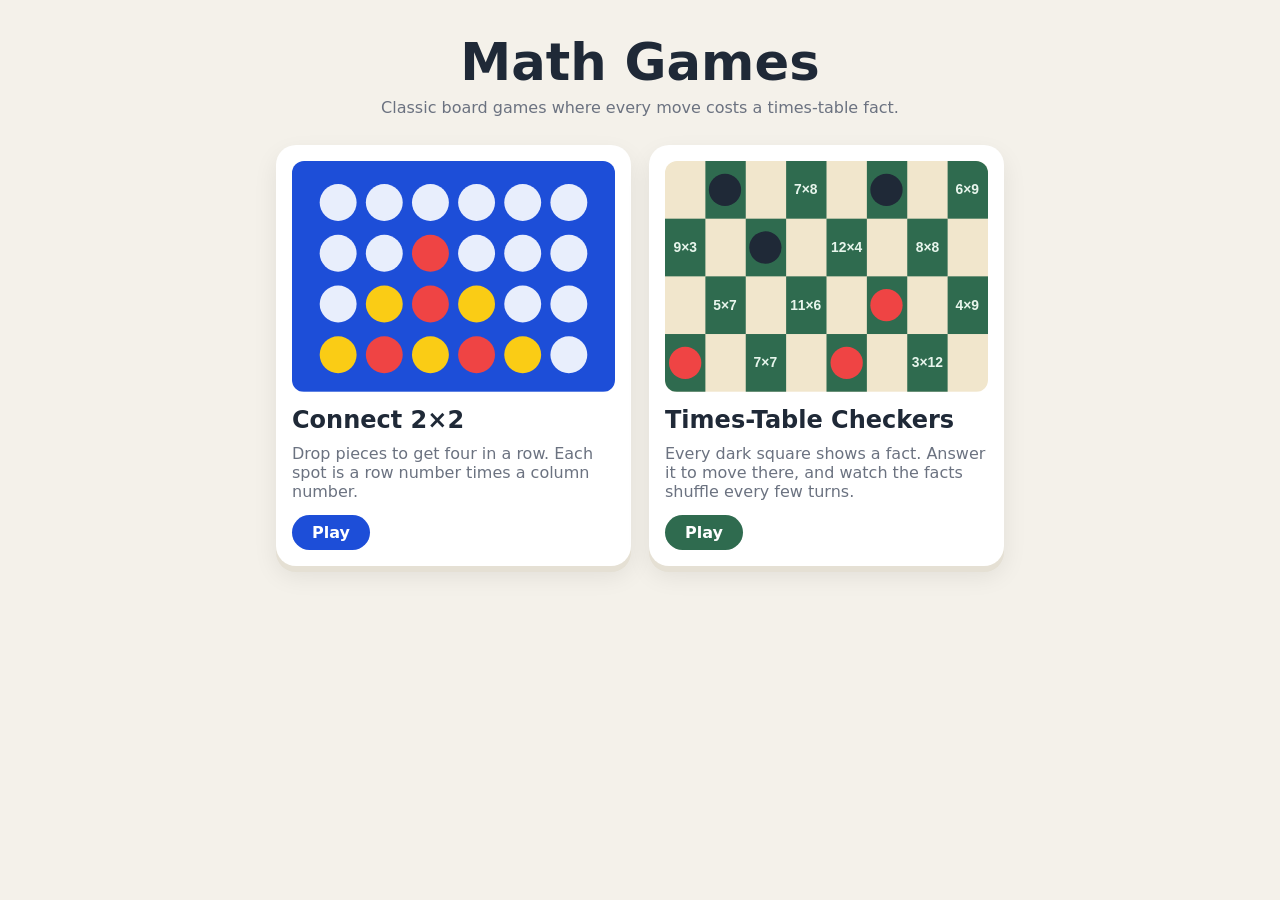
==== site/index.html @ 9b87c65d "Add Times-Table Checkers and give each game its own link Checkers is a second Blazor app at /checker" ====
<!DOCTYPE html>
<html lang="en">

<head>
    <meta charset="utf-8" />
    <meta name="viewport" content="width=device-width, initial-scale=1.0" />
    <title>Math Games</title>
    <link rel="icon" href="data:image/svg+xml,%3Csvg xmlns='http://www.w3.org/2000/svg' viewBox='0 0 32 32'%3E%3Crect width='32' height='32' rx='6' fill='%231d4ed8'/%3E%3Ctext x='16' y='23' font-size='20' font-family='sans-serif' font-weight='bold' text-anchor='middle' fill='white'%3E×%3C/text%3E%3C/svg%3E" />
    <style>
        /* Landing page for the math games. Plain HTML and CSS, nothing to load. */
        :root {
            --bg: #f4f1ea;
            --ink: #1f2937;
            --muted: #6b7280;
            --card: #ffffff;
            color-scheme: light;
        }

        * {
            box-sizing: border-box;
        }

        body {
            margin: 0;
            background: var(--bg);
            color: var(--ink);
            font-family: "Trebuchet MS", "Segoe UI", system-ui, sans-serif;
        }

        main {
            max-width: 760px;
            margin: 0 auto;
            padding: 32px 16px 48px;
        }

        h1 {
            margin: 0;
            text-align: center;
            font-size: clamp(2.2rem, 8vw, 3.2rem);
        }

        .tagline {
            margin: 6px 0 28px;
            text-align: center;
            color: var(--muted);
        }

        .games {
            display: grid;
            grid-template-columns: repeat(auto-fit, minmax(240px, 1fr));
            gap: 18px;
        }

        .game {
            display: flex;
            flex-direction: column;
            gap: 10px;
            padding: 16px;
            border-radius: 20px;
            background: var(--card);
            color: inherit;
            text-decoration: none;
            box-shadow: 0 6px 0 #e5e0d4, 0 10px 24px rgba(0, 0, 0, 0.08);
            transition: transform 0.15s, box-shadow 0.15s;
        }

        .game:hover,
        .game:focus-visible {
            transform: translateY(-3px);
            box-shadow: 0 9px 0 #e5e0d4, 0 14px 28px rgba(0, 0, 0, 0.12);
        }

        .game svg {
            width: 100%;
            height: auto;
            border-radius: 12px;
        }

        .game h2 {
            margin: 4px 0 0;
            font-size: 1.5rem;
        }

        .game p {
            margin: 0;
            color: var(--muted);
        }

        .play {
            align-self: flex-start;
            margin-top: 4px;
            padding: 8px 20px;
            border-radius: 999px;
            background: #1d4ed8;
            color: #fff;
            font-weight: bold;
        }

        .checkers .play {
            background: #2f6b4f;
        }
    </style>
</head>

<body>
    <main>
        <h1>Math Games</h1>
        <p class="tagline">Classic board games where every move costs a times-table fact.</p>

        <div class="games">
            <a class="game connect" href="connect2x2/">
                <svg viewBox="0 0 140 100" aria-hidden="true">
                    <rect width="140" height="100" fill="#1d4ed8" />
                    <g fill="#e8eefc">
                        <circle cx="20" cy="18" r="8" /><circle cx="40" cy="18" r="8" /><circle cx="60" cy="18" r="8" /><circle cx="80" cy="18" r="8" /><circle cx="100" cy="18" r="8" /><circle cx="120" cy="18" r="8" />
                        <circle cx="20" cy="40" r="8" /><circle cx="40" cy="40" r="8" /><circle cx="80" cy="40" r="8" /><circle cx="100" cy="40" r="8" /><circle cx="120" cy="40" r="8" />
                        <circle cx="20" cy="62" r="8" /><circle cx="100" cy="62" r="8" /><circle cx="120" cy="62" r="8" />
                        <circle cx="120" cy="84" r="8" />
                    </g>
                    <g fill="#ef4444"><circle cx="40" cy="84" r="8" /><circle cx="60" cy="62" r="8" /><circle cx="80" cy="84" r="8" /><circle cx="60" cy="40" r="8" /></g>
                    <g fill="#facc15"><circle cx="20" cy="84" r="8" /><circle cx="60" cy="84" r="8" /><circle cx="40" cy="62" r="8" /><circle cx="80" cy="62" r="8" /><circle cx="100" cy="84" r="8" /></g>
                </svg>
                <h2>Connect 2×2</h2>
                <p>Drop pieces to get four in a row. Each spot is a row number times a column number.</p>
                <span class="play">Play</span>
            </a>

            <a class="game checkers" href="checkers/">
                <svg viewBox="0 0 140 100" aria-hidden="true">
                    <rect width="140" height="100" fill="#f1e6cc" />
                    <g fill="#2f6b4f">
                        <rect x="17.5" y="0" width="17.5" height="25" /><rect x="52.5" y="0" width="17.5" height="25" /><rect x="87.5" y="0" width="17.5" height="25" /><rect x="122.5" y="0" width="17.5" height="25" />
                        <rect x="0" y="25" width="17.5" height="25" /><rect x="35" y="25" width="17.5" height="25" /><rect x="70" y="25" width="17.5" height="25" /><rect x="105" y="25" width="17.5" height="25" />
                        <rect x="17.5" y="50" width="17.5" height="25" /><rect x="52.5" y="50" width="17.5" height="25" /><rect x="87.5" y="50" width="17.5" height="25" /><rect x="122.5" y="50" width="17.5" height="25" />
                        <rect x="0" y="75" width="17.5" height="25" /><rect x="35" y="75" width="17.5" height="25" /><rect x="70" y="75" width="17.5" height="25" /><rect x="105" y="75" width="17.5" height="25" />
                    </g>
                    <g fill="#1f2937"><circle cx="26" cy="12.5" r="7" /><circle cx="96" cy="12.5" r="7" /><circle cx="43.5" cy="37.5" r="7" /></g>
                    <g fill="#ef4444"><circle cx="8.75" cy="87.5" r="7" /><circle cx="78.75" cy="87.5" r="7" /><circle cx="96" cy="62.5" r="7" /></g>
                    <g fill="#e7f5ec" font-family="sans-serif" font-weight="bold" font-size="6" text-anchor="middle">
                        <text x="61" y="14.5">7×8</text><text x="131" y="14.5">6×9</text>
                        <text x="78.75" y="39.5">12×4</text><text x="113.75" y="39.5">8×8</text><text x="8.75" y="39.5">9×3</text>
                        <text x="26" y="64.5">5×7</text><text x="61" y="64.5">11×6</text><text x="131" y="64.5">4×9</text>
                        <text x="43.5" y="89.5">7×7</text><text x="113.75" y="89.5">3×12</text>
                    </g>
                </svg>
                <h2>Times-Table Checkers</h2>
                <p>Every dark square shows a fact. Answer it to move there, and watch the facts shuffle every few turns.</p>
                <span class="play">Play</span>
            </a>
        </div>
    </main>
</body>

</html>
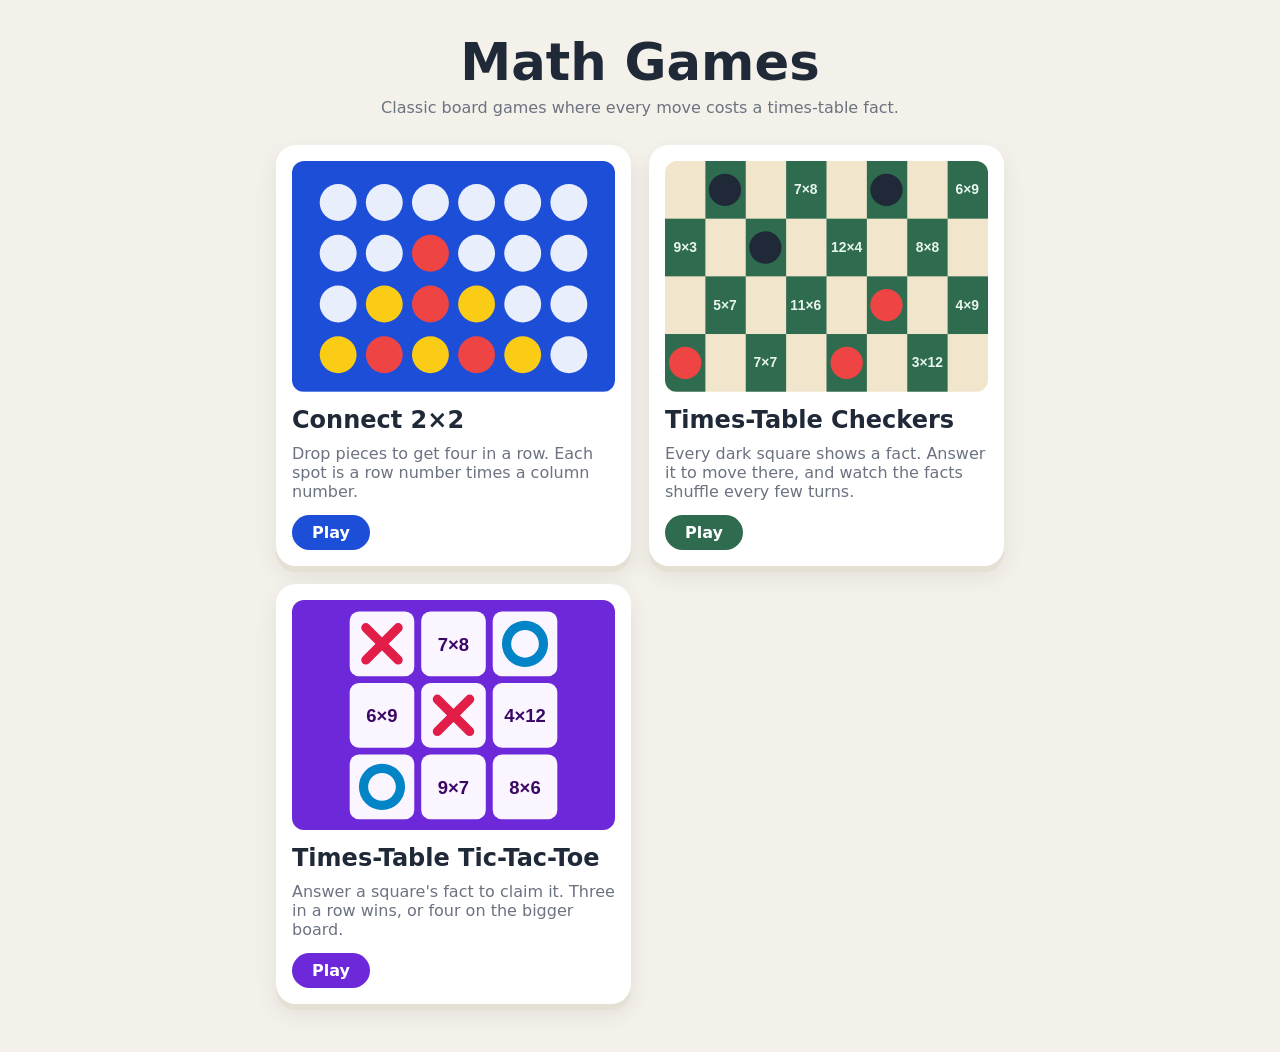
==== commit 9df11324: "Add Times-Table Tic-Tac-Toe at /tictactoe/ Each square shows a times-table fact; answer it to claim " ====
--- a/site/index.html
+++ b/site/index.html
@@ -99,6 +99,10 @@
         .checkers .play {
             background: #2f6b4f;
         }
+
+        .tictactoe .play {
+            background: #6d28d9;
+        }
     </style>
 </head>
 
@@ -147,6 +151,29 @@
                 <p>Every dark square shows a fact. Answer it to move there, and watch the facts shuffle every few turns.</p>
                 <span class="play">Play</span>
             </a>
+            <a class="game tictactoe" href="tictactoe/">
+                <svg viewBox="0 0 140 100" aria-hidden="true">
+                    <rect width="140" height="100" fill="#6d28d9" />
+                    <g fill="#faf5ff">
+                        <rect x="25" y="5" width="28" height="28" rx="4" /><rect x="56" y="5" width="28" height="28" rx="4" /><rect x="87" y="5" width="28" height="28" rx="4" />
+                        <rect x="25" y="36" width="28" height="28" rx="4" /><rect x="56" y="36" width="28" height="28" rx="4" /><rect x="87" y="36" width="28" height="28" rx="4" />
+                        <rect x="25" y="67" width="28" height="28" rx="4" /><rect x="56" y="67" width="28" height="28" rx="4" /><rect x="87" y="67" width="28" height="28" rx="4" />
+                    </g>
+                    <g stroke="#e11d48" stroke-width="4" stroke-linecap="round">
+                        <path d="M32 12l14 14M46 12l-14 14" /><path d="M63 43l14 14M77 43l-14 14" />
+                    </g>
+                    <g fill="none" stroke="#0284c7" stroke-width="4">
+                        <circle cx="101" cy="19" r="8" /><circle cx="39" cy="81" r="8" />
+                    </g>
+                    <g fill="#3b0764" font-family="sans-serif" font-weight="bold" font-size="8" text-anchor="middle">
+                        <text x="70" y="22">7×8</text><text x="39" y="53">6×9</text><text x="101" y="53">4×12</text>
+                        <text x="70" y="84">9×7</text><text x="101" y="84">8×6</text>
+                    </g>
+                </svg>
+                <h2>Times-Table Tic-Tac-Toe</h2>
+                <p>Answer a square's fact to claim it. Three in a row wins, or four on the bigger board.</p>
+                <span class="play">Play</span>
+            </a>
         </div>
     </main>
 </body>
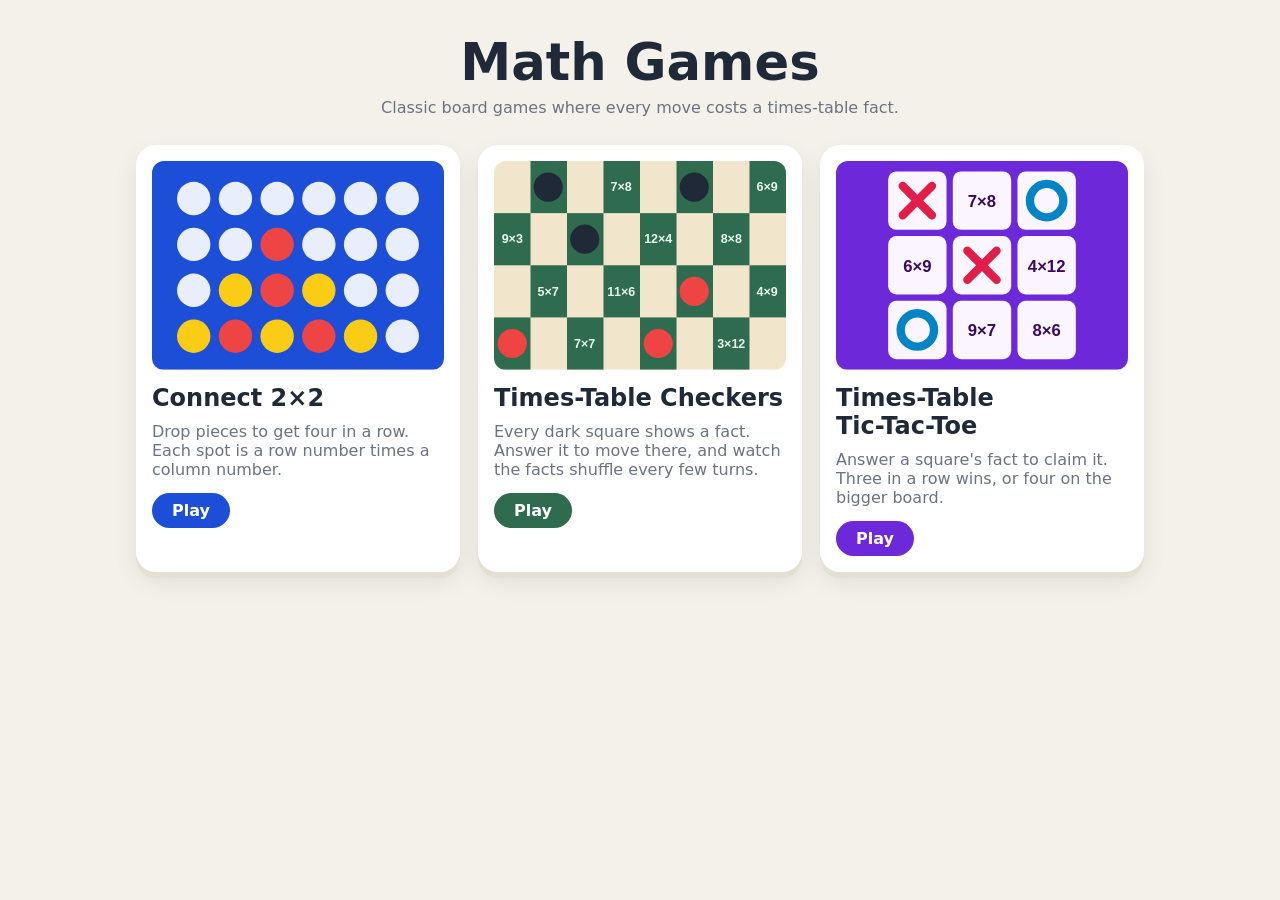
==== commit a870cf6b: "Keep the title on phones and the three landing cards on one row; remove the temporary smoke test Co-" ====
--- a/site/index.html
+++ b/site/index.html
@@ -28,7 +28,7 @@
         }
 
         main {
-            max-width: 760px;
+            max-width: 1040px;
             margin: 0 auto;
             padding: 32px 16px 48px;
         }
@@ -170,7 +170,7 @@
                         <text x="70" y="84">9×7</text><text x="101" y="84">8×6</text>
                     </g>
                 </svg>
-                <h2>Times-Table Tic-Tac-Toe</h2>
+                <h2>Times-Table <span style="white-space: nowrap">Tic-Tac-Toe</span></h2>
                 <p>Answer a square's fact to claim it. Three in a row wins, or four on the bigger board.</p>
                 <span class="play">Play</span>
             </a>
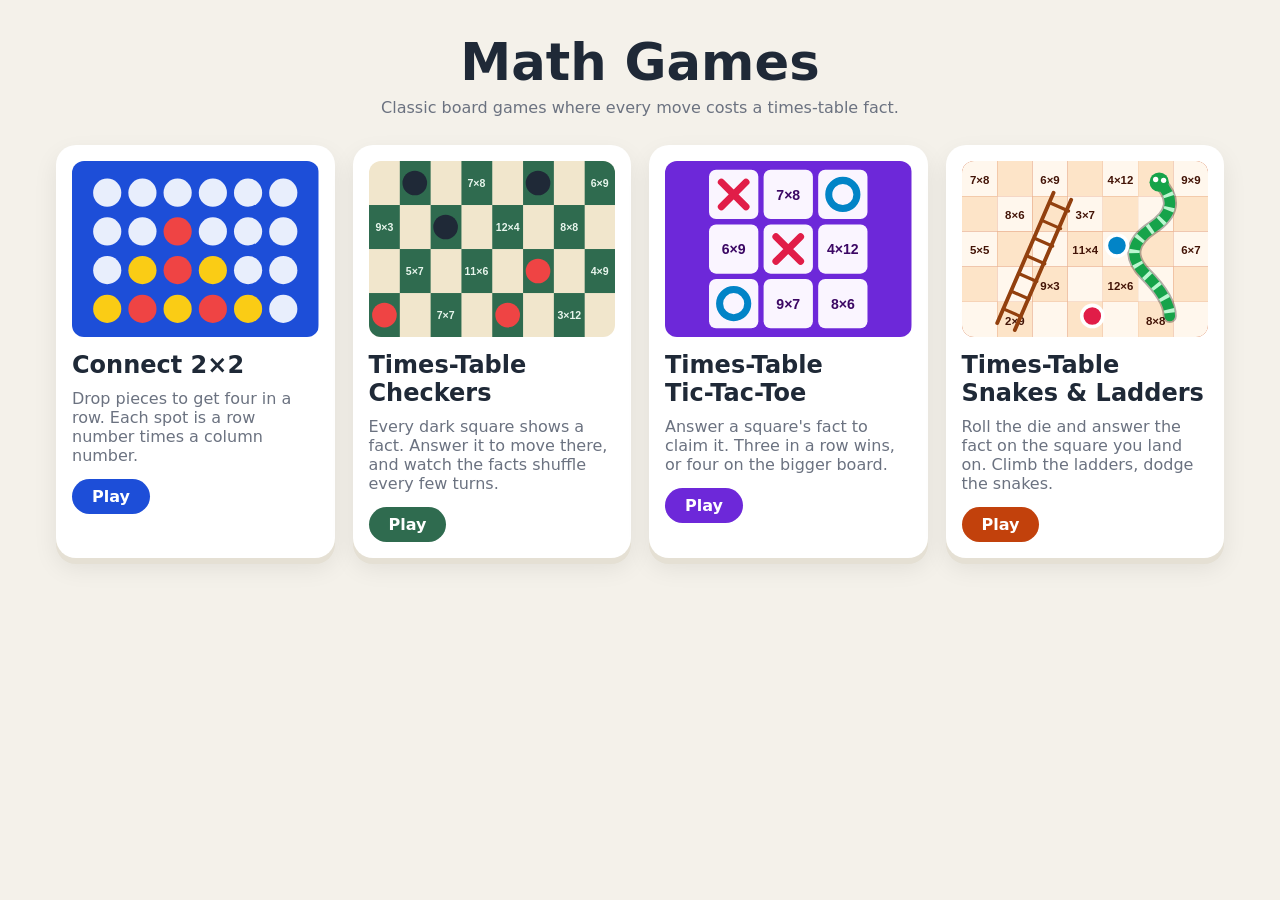
==== commit 79751f1f: "Add Times-Table Snakes & Ladders at /snakes/ A 10 x 10 snakes and ladders board where every square s" ====
--- a/site/index.html
+++ b/site/index.html
@@ -28,7 +28,7 @@
         }
 
         main {
-            max-width: 1040px;
+            max-width: 1200px;
             margin: 0 auto;
             padding: 32px 16px 48px;
         }
@@ -47,8 +47,21 @@
 
         .games {
             display: grid;
-            grid-template-columns: repeat(auto-fit, minmax(240px, 1fr));
+            grid-template-columns: 1fr;
             gap: 18px;
+        }
+
+        /* Two cards a row on tablets, all four in one row on wide screens. */
+        @media (min-width: 560px) {
+            .games {
+                grid-template-columns: repeat(2, 1fr);
+            }
+        }
+
+        @media (min-width: 1040px) {
+            .games {
+                grid-template-columns: repeat(4, 1fr);
+            }
         }
 
         .game {
@@ -103,6 +116,10 @@
         .tictactoe .play {
             background: #6d28d9;
         }
+
+        .snakes .play {
+            background: #c2410c;
+        }
     </style>
 </head>
 
@@ -174,6 +191,69 @@
                 <p>Answer a square's fact to claim it. Three in a row wins, or four on the bigger board.</p>
                 <span class="play">Play</span>
             </a>
+            <a class="game snakes" href="snakes/">
+                <svg viewBox="0 0 140 100" aria-hidden="true">
+                    <rect width="140" height="100" fill="#c2410c" />
+                    <g>
+                        <rect x="0" y="0" width="20" height="20" fill="#fff7ed" />
+                        <rect x="20" y="0" width="20" height="20" fill="#fde4c8" />
+                        <rect x="40" y="0" width="20" height="20" fill="#fff7ed" />
+                        <rect x="60" y="0" width="20" height="20" fill="#fde4c8" />
+                        <rect x="80" y="0" width="20" height="20" fill="#fff7ed" />
+                        <rect x="100" y="0" width="20" height="20" fill="#fde4c8" />
+                        <rect x="120" y="0" width="20" height="20" fill="#fff7ed" />
+                        <rect x="0" y="20" width="20" height="20" fill="#fde4c8" />
+                        <rect x="20" y="20" width="20" height="20" fill="#fff7ed" />
+                        <rect x="40" y="20" width="20" height="20" fill="#fde4c8" />
+                        <rect x="60" y="20" width="20" height="20" fill="#fff7ed" />
+                        <rect x="80" y="20" width="20" height="20" fill="#fde4c8" />
+                        <rect x="100" y="20" width="20" height="20" fill="#fff7ed" />
+                        <rect x="120" y="20" width="20" height="20" fill="#fde4c8" />
+                        <rect x="0" y="40" width="20" height="20" fill="#fff7ed" />
+                        <rect x="20" y="40" width="20" height="20" fill="#fde4c8" />
+                        <rect x="40" y="40" width="20" height="20" fill="#fff7ed" />
+                        <rect x="60" y="40" width="20" height="20" fill="#fde4c8" />
+                        <rect x="80" y="40" width="20" height="20" fill="#fff7ed" />
+                        <rect x="100" y="40" width="20" height="20" fill="#fde4c8" />
+                        <rect x="120" y="40" width="20" height="20" fill="#fff7ed" />
+                        <rect x="0" y="60" width="20" height="20" fill="#fde4c8" />
+                        <rect x="20" y="60" width="20" height="20" fill="#fff7ed" />
+                        <rect x="40" y="60" width="20" height="20" fill="#fde4c8" />
+                        <rect x="60" y="60" width="20" height="20" fill="#fff7ed" />
+                        <rect x="80" y="60" width="20" height="20" fill="#fde4c8" />
+                        <rect x="100" y="60" width="20" height="20" fill="#fff7ed" />
+                        <rect x="120" y="60" width="20" height="20" fill="#fde4c8" />
+                        <rect x="0" y="80" width="20" height="20" fill="#fff7ed" />
+                        <rect x="20" y="80" width="20" height="20" fill="#fde4c8" />
+                        <rect x="40" y="80" width="20" height="20" fill="#fff7ed" />
+                        <rect x="60" y="80" width="20" height="20" fill="#fde4c8" />
+                        <rect x="80" y="80" width="20" height="20" fill="#fff7ed" />
+                        <rect x="100" y="80" width="20" height="20" fill="#fde4c8" />
+                        <rect x="120" y="80" width="20" height="20" fill="#fff7ed" />
+                    </g>
+                    <g fill="#431407" font-family="sans-serif" font-weight="bold" font-size="6.5" text-anchor="middle">
+                        <text x="10" y="13">7×8</text><text x="50" y="13">6×9</text><text x="90" y="13">4×12</text><text x="130" y="13">9×9</text>
+                        <text x="30" y="33">8×6</text><text x="70" y="33">3×7</text>
+                        <text x="10" y="53">5×5</text><text x="70" y="53">11×4</text><text x="130" y="53">6×7</text>
+                        <text x="50" y="73">9×3</text><text x="90" y="73">12×6</text>
+                        <text x="30" y="93">2×9</text><text x="110" y="93">8×8</text>
+                    </g>
+                    <g stroke="#92400e" stroke-width="2.2" stroke-linecap="round">
+                        <path d="M20 92L52 18M30 96L62 22" />
+                        <path d="M23.5 84l10 4.4M28 74l10 4.4M32.5 64l10 4.4M37 54l10 4.4M41.5 44l10 4.4M46 34l10 4.4M50.5 24l10 4.4" stroke-width="1.8" />
+                    </g>
+                    <path d="M112 12Q126 26 108 38T104 64T118 88" fill="none" stroke="rgba(0,0,0,0.3)" stroke-width="8" stroke-linecap="round" />
+                    <path d="M112 12Q126 26 108 38T104 64T118 88" fill="none" stroke="#16a34a" stroke-width="6" stroke-linecap="round" />
+                    <path d="M112 12Q126 26 108 38T104 64T118 88" fill="none" stroke="#bbf7d0" stroke-width="6" stroke-dasharray="2 6" />
+                    <circle cx="112" cy="12" r="5.5" fill="#16a34a" />
+                    <circle cx="110" cy="10.5" r="1.5" fill="#fff" /><circle cx="114.5" cy="11" r="1.5" fill="#fff" />
+                    <circle cx="74" cy="88" r="6" fill="#e11d48" stroke="#fff" stroke-width="2" />
+                    <circle cx="88" cy="48" r="6" fill="#0284c7" stroke="#fff" stroke-width="2" />
+                </svg>
+                <h2>Times-Table <span style="white-space: nowrap">Snakes &amp; Ladders</span></h2>
+                <p>Roll the die and answer the fact on the square you land on. Climb the ladders, dodge the snakes.</p>
+                <span class="play">Play</span>
+            </a>
         </div>
     </main>
 </body>
